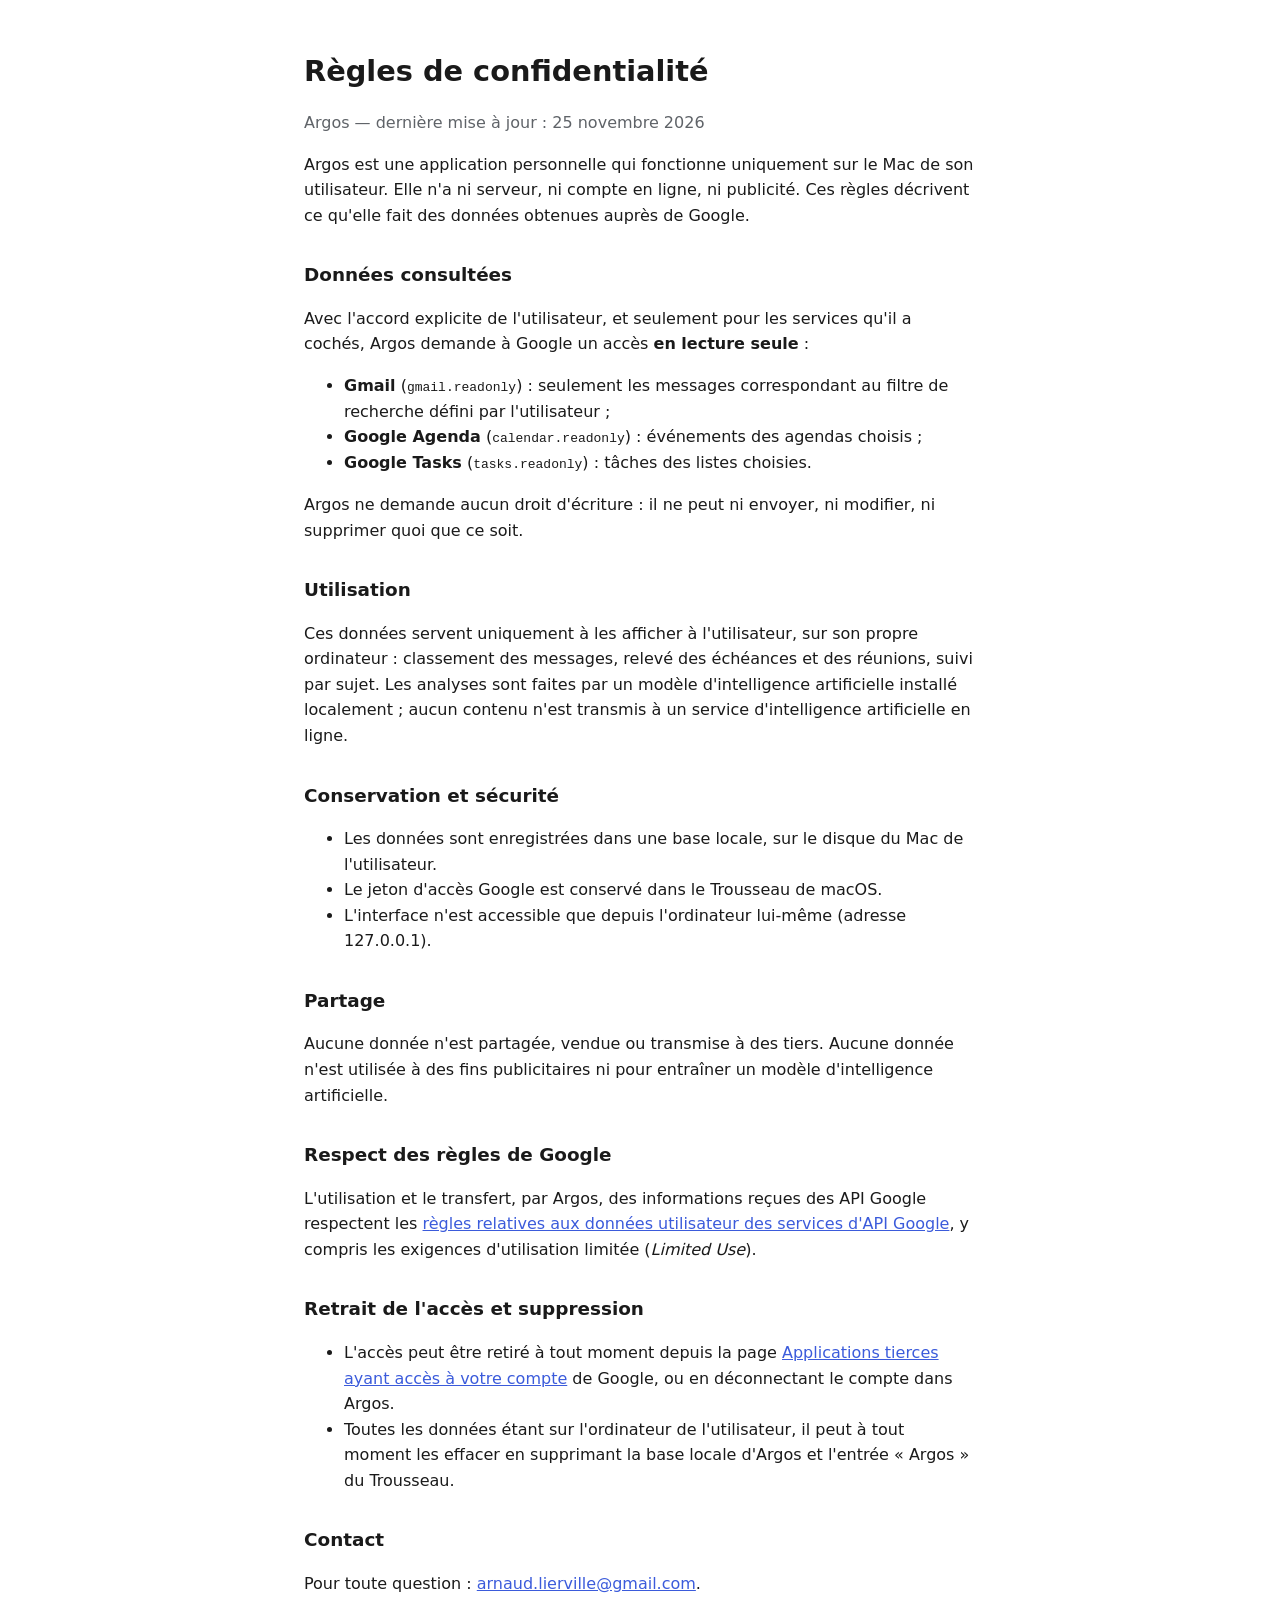
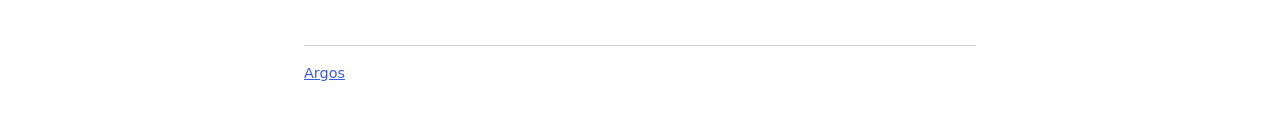
==== confidentialite.html @ d940df8b "Pages d'accueil et de confidentialité d'Argos Co-Authored-By: Claude Opus 5.5 <noreply@anthropic.com" ====
<!doctype html>
<html lang="fr">
<head>
<meta charset="utf-8">
<meta name="viewport" content="width=device-width, initial-scale=1">
<title>Argos — Règles de confidentialité</title>
<link rel="stylesheet" href="style.css">
</head>
<body>
<h1>Règles de confidentialité</h1>
<p class="lead">Argos — dernière mise à jour : 25 novembre 2026</p>

<p>Argos est une application personnelle qui fonctionne uniquement sur le Mac de son utilisateur. Elle n'a ni serveur, ni compte en ligne, ni publicité. Ces règles décrivent ce qu'elle fait des données obtenues auprès de Google.</p>

<h2>Données consultées</h2>
<p>Avec l'accord explicite de l'utilisateur, et seulement pour les services qu'il a cochés, Argos demande à Google un accès <strong>en lecture seule</strong> :</p>
<ul>
  <li><strong>Gmail</strong> (<code>gmail.readonly</code>) : seulement les messages correspondant au filtre de recherche défini par l'utilisateur ;</li>
  <li><strong>Google Agenda</strong> (<code>calendar.readonly</code>) : événements des agendas choisis ;</li>
  <li><strong>Google Tasks</strong> (<code>tasks.readonly</code>) : tâches des listes choisies.</li>
</ul>
<p>Argos ne demande aucun droit d'écriture : il ne peut ni envoyer, ni modifier, ni supprimer quoi que ce soit.</p>

<h2>Utilisation</h2>
<p>Ces données servent uniquement à les afficher à l'utilisateur, sur son propre ordinateur : classement des messages, relevé des échéances et des réunions, suivi par sujet. Les analyses sont faites par un modèle d'intelligence artificielle installé localement ; aucun contenu n'est transmis à un service d'intelligence artificielle en ligne.</p>

<h2>Conservation et sécurité</h2>
<ul>
  <li>Les données sont enregistrées dans une base locale, sur le disque du Mac de l'utilisateur.</li>
  <li>Le jeton d'accès Google est conservé dans le Trousseau de macOS.</li>
  <li>L'interface n'est accessible que depuis l'ordinateur lui-même (adresse 127.0.0.1).</li>
</ul>

<h2>Partage</h2>
<p>Aucune donnée n'est partagée, vendue ou transmise à des tiers. Aucune donnée n'est utilisée à des fins publicitaires ni pour entraîner un modèle d'intelligence artificielle.</p>

<h2>Respect des règles de Google</h2>
<p>L'utilisation et le transfert, par Argos, des informations reçues des API Google respectent les <a href="https://developers.google.com/terms/api-services-user-data-policy">règles relatives aux données utilisateur des services d'API Google</a>, y compris les exigences d'utilisation limitée (<em>Limited Use</em>).</p>

<h2>Retrait de l'accès et suppression</h2>
<ul>
  <li>L'accès peut être retiré à tout moment depuis la page <a href="https://myaccount.google.com/permissions">Applications tierces ayant accès à votre compte</a> de Google, ou en déconnectant le compte dans Argos.</li>
  <li>Toutes les données étant sur l'ordinateur de l'utilisateur, il peut à tout moment les effacer en supprimant la base locale d'Argos et l'entrée « Argos » du Trousseau.</li>
</ul>

<h2>Contact</h2>
<p>Pour toute question : <a href="mailto:arnaud.lierville@gmail.com">arnaud.lierville@gmail.com</a>.</p>

<footer><a href="index.html">Argos</a></footer>
</body>
</html>
---- style.css ----
:root { color-scheme: light dark; --fg: #1a1a1a; --muted: #5f6368; --bg: #ffffff; --accent: #3b5bdb; }
@media (prefers-color-scheme: dark) { :root { --fg: #e8e8e8; --muted: #a0a4a8; --bg: #16181c; --accent: #91a7ff; } }
body { font-family: system-ui, -apple-system, sans-serif; color: var(--fg); background: var(--bg);
  max-width: 42rem; margin: 3rem auto; padding: 0 1rem; line-height: 1.6; }
h1 { font-size: 1.8rem; margin-bottom: .25rem; }
h2 { font-size: 1.15rem; margin-top: 2rem; }
p.lead, footer, .muted { color: var(--muted); }
a { color: var(--accent); }
footer { margin-top: 3rem; font-size: .9rem; border-top: 1px solid color-mix(in srgb, var(--muted) 30%, transparent); padding-top: 1rem; }
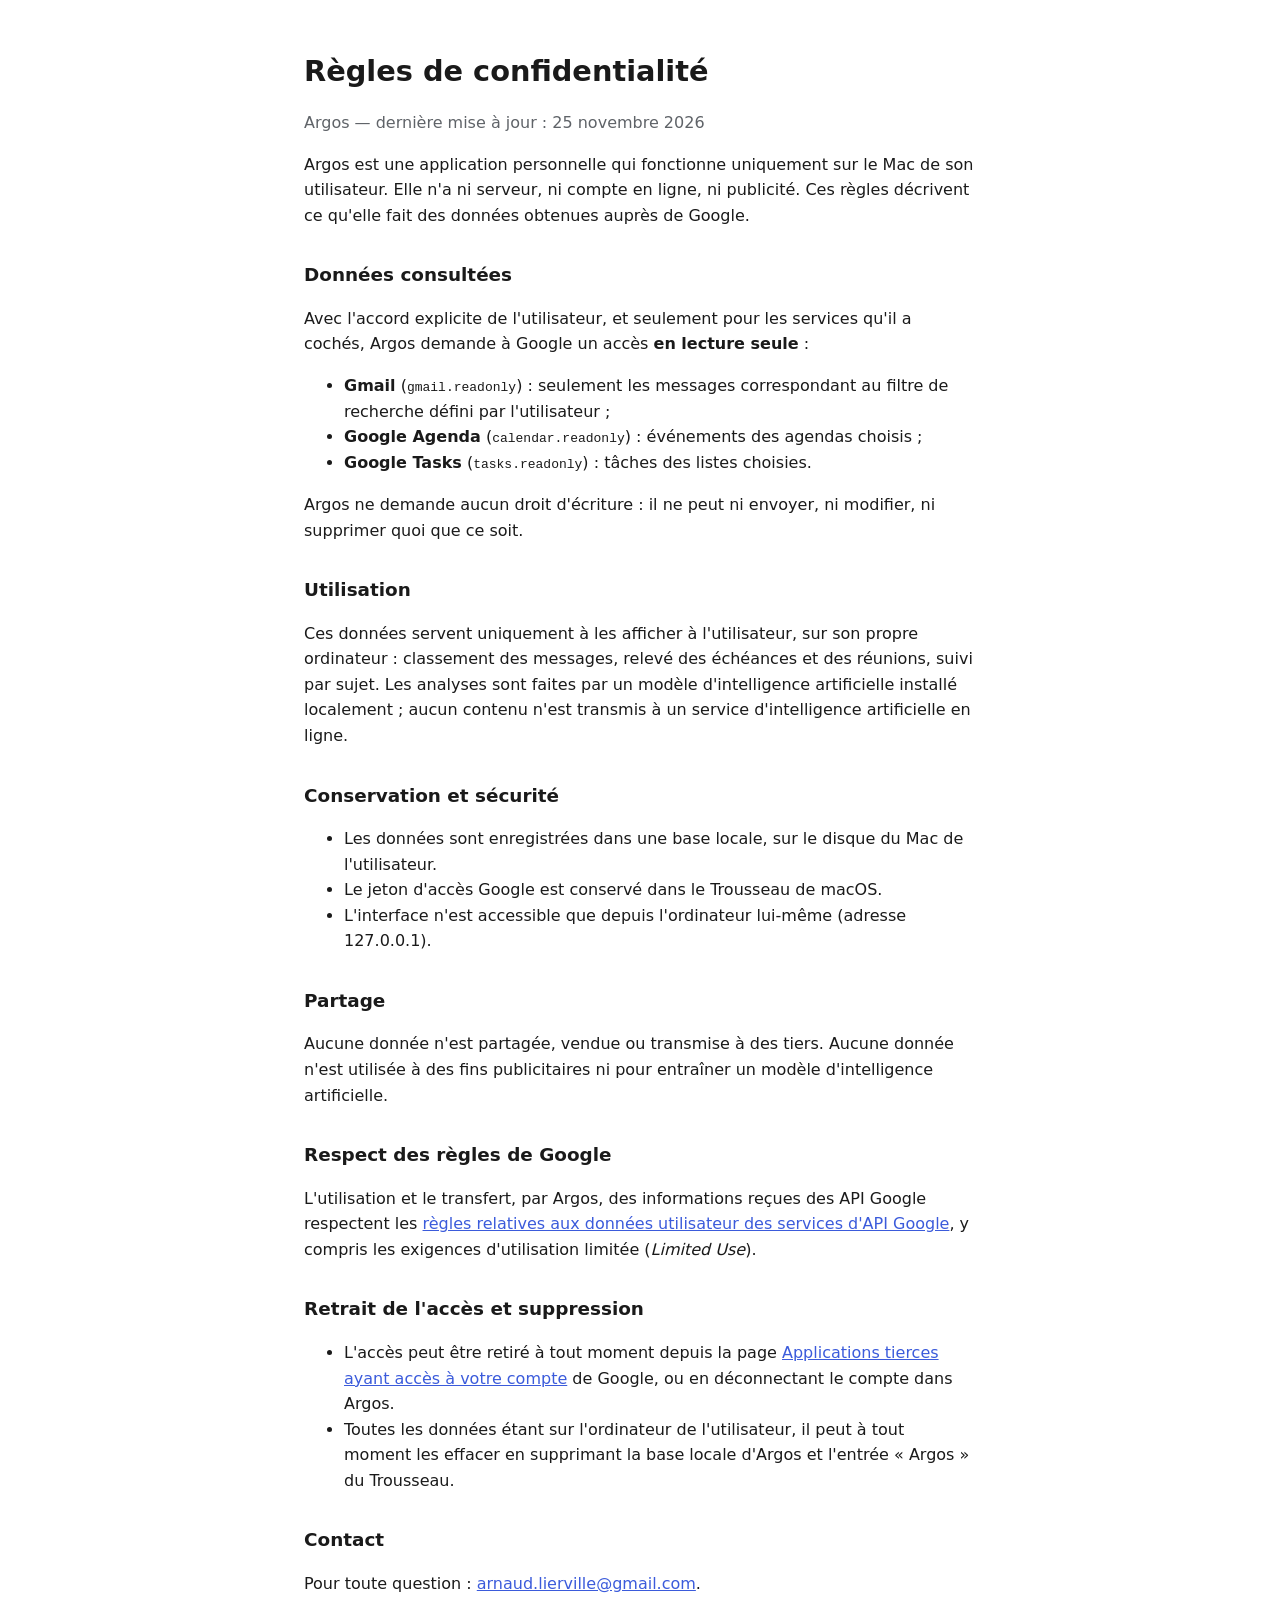
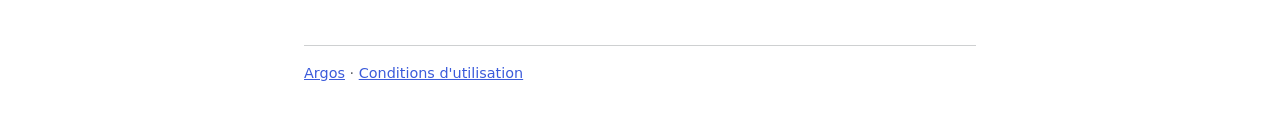
==== commit 5ed70fc6: "Conditions d'utilisation Co-Authored-By: Claude Opus 5.5 <noreply@anthropic.com>" ====
--- a/confidentialite.html
+++ b/confidentialite.html
@@ -46,6 +46,6 @@
 <h2>Contact</h2>
 <p>Pour toute question : <a href="mailto:arnaud.lierville@gmail.com">arnaud.lierville@gmail.com</a>.</p>
 
-<footer><a href="index.html">Argos</a></footer>
+<footer><a href="index.html">Argos</a> · <a href="conditions.html">Conditions d'utilisation</a></footer>
 </body>
 </html>
